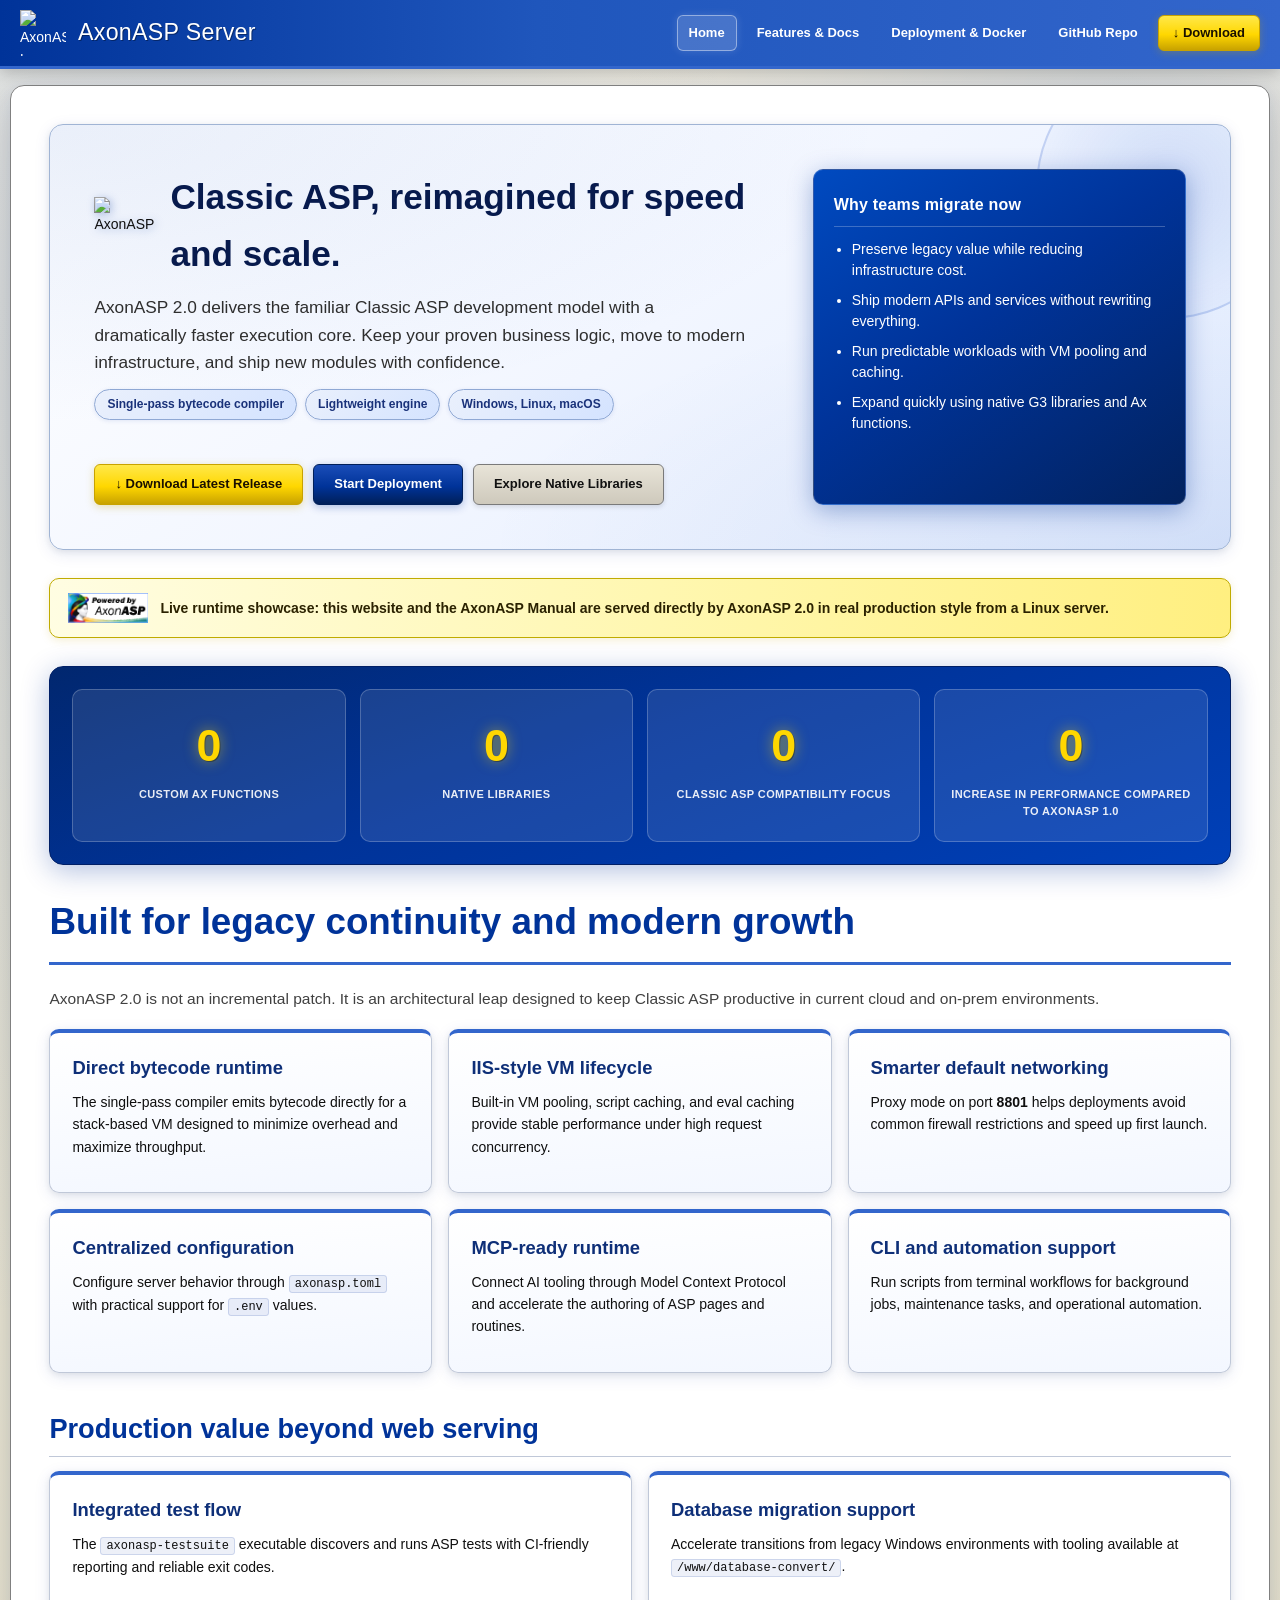
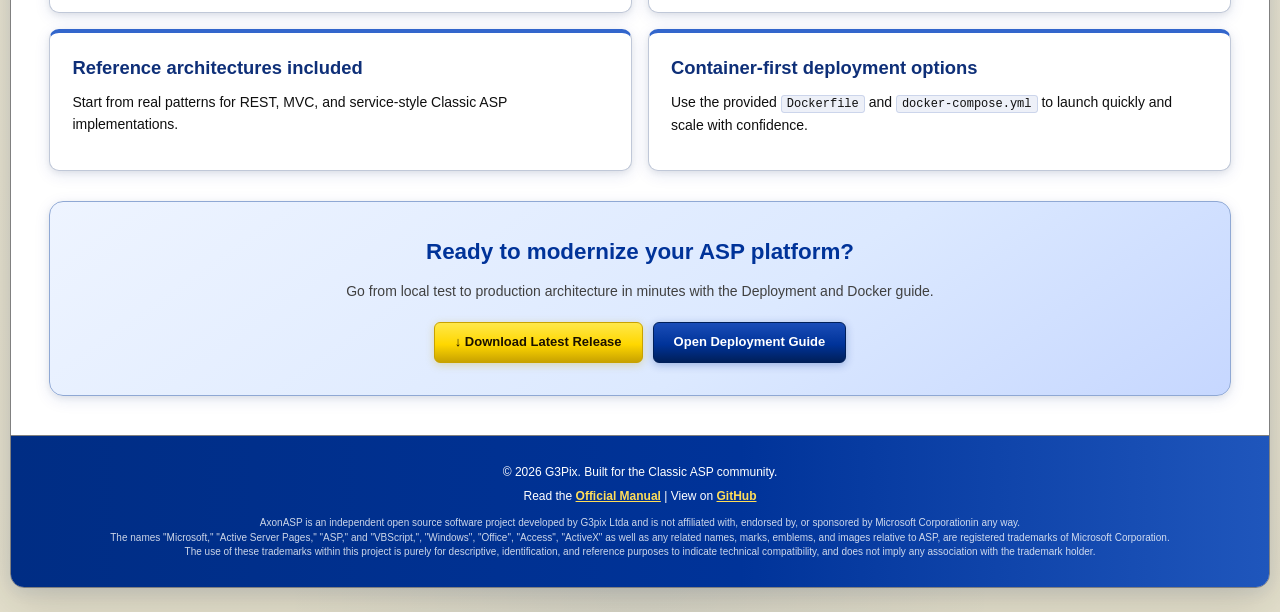
==== resources/axonasp-website/website/index.htm @ ae38ba84 "AxonASP 2.0.1 - Critical FastCGI correction and minor features" ====
<!DOCTYPE html>
<html lang="en">

    <head>
        <meta charset="UTF-8">
        <meta name="viewport" content="width=device-width, initial-scale=1.0">
        <meta name="description" content="G3Pix AxonASP 2.0 - High-Performance Classic ASP Runtime Engine">
        <meta name="keywords"
            content="ASP, Classic ASP, VBScript, GoLang, FastCGI, ADODB, MSXML2, Access, Active Server Pages, Legacy application, Cross-Platform">
        <title>G3Pix AxonASP 2.0 - The Ultimate Classic ASP Engine</title>
        <link rel="canonical" href="https://g3pix.com.br/axonasp/">
        <meta name="theme-color" content="#003399">
        <link rel="stylesheet" href="styles.css">
        <meta name="language" content="en-US">
        <link rel="apple-touch-icon" sizes="57x57" href="apple-icon-57x57.png">
        <link rel="apple-touch-icon" sizes="60x60" href="apple-icon-60x60.png">
        <link rel="apple-touch-icon" sizes="72x72" href="apple-icon-72x72.png">
        <link rel="apple-touch-icon" sizes="76x76" href="apple-icon-76x76.png">
        <link rel="apple-touch-icon" sizes="114x114" href="apple-icon-114x114.png">
        <link rel="apple-touch-icon" sizes="120x120" href="apple-icon-120x120.png">
        <link rel="apple-touch-icon" sizes="144x144" href="apple-icon-144x144.png">
        <link rel="apple-touch-icon" sizes="152x152" href="apple-icon-152x152.png">
        <link rel="apple-touch-icon" sizes="180x180" href="apple-icon-180x180.png">
        <link rel="icon" type="image/png" sizes="192x192" href="android-icon-192x192.png">
        <link rel="icon" type="image/png" sizes="32x32" href="favicon-32x32.png">
        <link rel="icon" type="image/png" sizes="96x96" href="favicon-96x96.png">
        <link rel="icon" type="image/png" sizes="16x16" href="favicon-16x16.png">
        <link rel="manifest" href="manifest.json">
        <meta name="msapplication-TileColor" content="#003399">
        <meta name="msapplication-TileImage" content="ms-icon-144x144.png">
        <meta property="og:type" content="website">
        <meta property="og:url" content="https://g3pix.com.br/axonasp">
        <meta property="og:title" content="G3Pix AxonASP - Classic ASP at Modern Speed">
        <meta property="og:description"
            content="Run Classic ASP on Windows, Linux, and macOS with modern performance. Setup in minutes with Go-powered execution.">
        <meta property="og:image" content="https://g3pix.com.br/axonasp/opengraph-image.png">
        <meta property="og:image:alt" content="G3Pix AxonASP Interface and Logo">
        <meta property="og:locale" content="en_US">
        <meta property="og:site_name" content="G3Pix AxonASP">
        <script type="application/ld+json">
            {
              "@context": "https://schema.org",
              "@type": "SoftwareApplication",
              "name": "G3Pix AxonASP Server",
              "operatingSystem": "Windows, Linux, macOS",
              "applicationCategory": "DeveloperApplication",
              "offers": {
                "@type": "Offer",
                "price": "0",
                "priceCurrency": "USD"
              },
              "description": "High-Performance Classic ASP Runtime Engine with full COM support, FastCGI, and G3 libraries.",
              "author": {
                  "@type": "Organization",
                  "name": "G3Pix",
                  "url": "https://g3pix.com.br"
              }
            }
            </script>
    </head>

    <body>
        <nav class="navbar">
            <div class="nav-brand">
                <img src="apple-icon-60x60.png" alt="AxonASP Logo" class="logo">
                <span>AxonASP Server</span>
            </div>
            <ul class="nav-menu">
                <li><a href="index.htm" class="active">Home</a></li>
                <li><a href="features.htm">Features &amp; Docs</a></li>
                <li><a href="installation.htm">Deployment &amp; Docker</a></li>
                <li><a href="https://github.com/guimaraeslucas/axonasp" target="_blank">GitHub Repo</a></li>
                <li><a href="https://github.com/guimaraeslucas/axonasp/releases" target="_blank"
                        class="nav-download">&#8595; Download</a></li>
            </ul>
        </nav>

        <div class="container">
            <div class="content-wrapper">


                <div class="hero">
                    <div class="hero-text">
                        <div class="hero-title-row">
                            <img src="axonasp.svg" alt="AxonASP" class="hero-logo">
                            <h2>Classic ASP, reimagined for speed and scale.</h2>
                        </div>
                        <p>AxonASP 2.0 delivers the familiar Classic ASP development model with a dramatically faster
                            execution core. Keep your proven business logic, move to modern infrastructure, and ship new
                            modules with confidence.</p>
                        <div class="pill-row">
                            <span class="pill">Single-pass bytecode compiler</span>
                            <span class="pill">Lightweight engine</span>
                            <span class="pill">Windows, Linux, macOS</span>
                        </div>
                        <div class="actions-row">
                            <a href="https://github.com/guimaraeslucas/axonasp/releases" target="_blank"
                                class="btn btn-download">&#8595; Download Latest Release</a>
                            <a href="installation.htm" class="btn btn-primary">Start Deployment</a>
                            <a href="features.htm" class="btn">Explore Native Libraries</a>
                        </div>
                    </div>

                    <aside class="hero-panel">
                        <h3>Why teams migrate now</h3>
                        <ul>
                            <li>Preserve legacy value while reducing infrastructure cost.</li>
                            <li>Ship modern APIs and services without rewriting everything.</li>
                            <li>Run predictable workloads with VM pooling and caching.</li>
                            <li>Expand quickly using native G3 libraries and Ax functions.</li>
                        </ul>
                    </aside>
                </div>
                <div class="info-banner">
                    <img src="PoweredBy.png" alt="Powered by AxonASP">
                    <span><strong>Live runtime showcase:</strong> this website and the AxonASP Manual are served directly by AxonASP 2.0 in real
                        production style from a Linux server.</span>
                </div>
                <div class="stats-container">
                    <div class="stat-item">
                        <div class="stat-number" data-target="60" data-suffix="+">0</div>
                        <div class="stat-label">Custom Ax Functions</div>
                    </div>
                    <div class="stat-item">
                        <div class="stat-number" data-target="25" data-suffix="+">0</div>
                        <div class="stat-label">Native Libraries</div>
                    </div>
                    <div class="stat-item">
                        <div class="stat-number" data-target="99" data-suffix="%">0</div>
                        <div class="stat-label">Classic ASP Compatibility Focus</div>
                    </div>
                    <div class="stat-item">
                        <div class="stat-number" data-target="80" data-suffix="">0</div>
                        <div class="stat-label">Increase in Performance compared to AxonASP 1.0</div>
                    </div>
                </div>

                <h1>Built for legacy continuity and modern growth</h1>
                <p class="section-note">AxonASP 2.0 is not an incremental patch. It is an architectural leap designed to
                    keep Classic ASP productive in current cloud and on-prem environments.</p>

                <div class="grid-3">
                    <div class="card card-top-blue">
                        <h3>Direct bytecode runtime</h3>
                        <p>The single-pass compiler emits bytecode directly for a stack-based VM designed to minimize
                            overhead and maximize throughput.</p>
                    </div>
                    <div class="card card-top-blue">
                        <h3>IIS-style VM lifecycle</h3>
                        <p>Built-in VM pooling, script caching, and eval caching provide stable performance under high
                            request concurrency.</p>
                    </div>
                    <div class="card card-top-blue">
                        <h3>Smarter default networking</h3>
                        <p>Proxy mode on port <strong>8801</strong> helps deployments avoid common firewall restrictions
                            and speed up first launch.</p>
                    </div>
                    <div class="card card-top-blue">
                        <h3>Centralized configuration</h3>
                        <p>Configure server behavior through <code>axonasp.toml</code> with practical support for
                            <code>.env</code> values.
                        </p>
                    </div>
                    <div class="card card-top-blue">
                        <h3>MCP-ready runtime</h3>
                        <p>Connect AI tooling through Model Context Protocol and accelerate the authoring of ASP pages
                            and routines.</p>
                    </div>
                    <div class="card card-top-blue">
                        <h3>CLI and automation support</h3>
                        <p>Run scripts from terminal workflows for background jobs, maintenance tasks, and operational
                            automation.</p>
                    </div>
                </div>

                <h2>Production value beyond web serving</h2>
                <div class="grid-2">
                    <div class="card">
                        <h3>Integrated test flow</h3>
                        <p>The <code>axonasp-testsuite</code> executable discovers and runs ASP tests with CI-friendly
                            reporting and reliable exit codes.</p>
                    </div>
                    <div class="card">
                        <h3>Database migration support</h3>
                        <p>Accelerate transitions from legacy Windows environments with tooling available at
                            <code>/www/database-convert/</code>.
                        </p>
                    </div>
                    <div class="card">
                        <h3>Reference architectures included</h3>
                        <p>Start from real patterns for REST, MVC, and service-style Classic ASP implementations.</p>
                    </div>
                    <div class="card">
                        <h3>Container-first deployment options</h3>
                        <p>Use the provided <code>Dockerfile</code> and <code>docker-compose.yml</code> to launch
                            quickly and scale with confidence.</p>
                    </div>
                </div>

                <div class="cta-panel">
                    <h3>Ready to modernize your ASP platform?</h3>
                    <p>Go from local test to production architecture in minutes with the Deployment and Docker guide.
                    </p>
                    <div class="actions-row">
                        <a href="https://github.com/guimaraeslucas/axonasp/releases" target="_blank"
                            class="btn btn-download">&#8595; Download Latest Release</a>
                        <a href="installation.htm" class="btn btn-primary">Open Deployment Guide</a>
                    </div>
                </div>
            </div>

            <div class="footer">
                <p>&copy; 2026 G3Pix. Built for the Classic ASP community.</p>
                <p>
                    Read the <a href="https://g3pix.com.br/axonasp/manual/" target="_blank">Official Manual</a> |
                    View on <a href="https://github.com/guimaraeslucas/axonasp/tree/main/www/manual/md/"
                        target="_blank">GitHub</a>
                    <br> <small>AxonASP is an independent open source software project developed by G3pix Ltda and is
                        not affiliated
                        with, endorsed by, or
                        sponsored by Microsoft Corporationin any way.<br>

                        The names "Microsoft," "Active Server Pages," "ASP," and "VBScript,", "Windows", "Office",
                        "Access", "ActiveX" as well
                        as any related names, marks, emblems, and images relative to ASP, are registered trademarks of
                        Microsoft Corporation.<br>
                        The use of these trademarks within this project is purely for descriptive, identification, and
                        reference purposes to
                        indicate technical compatibility, and does not imply any association with the trademark
                        holder.</small>
                </p>
            </div>
        </div>

        <script src="script.js"></script>
    </body>

</html>
---- resources/axonasp-website/website/styles.css ----
/*
    AxonASP 2.0 Website Theme
    Retro Microsoft aesthetics — refreshed with modern glass-era refinements.
    Rounded corners, glow shadows, vivid stats, and improved responsiveness.
*/

:root {
    --win-blue-dark: #003399;
    --win-blue-light: #3366cc;
    --win-blue-soft: #c7d7f8;
    --win-bg: #ece9d8;
    --win-panel: #ffffff;
    --win-panel-alt: #f7f8fb;
    --win-border: #808080;
    --win-text: #0f0f0f;
    --win-muted: #404040;
    --win-link: #003399;
    --win-link-hover: #335ea8;
    --win-gold: #ffd700;
    --win-gold-dark: #c8a200;
    --radius-sm: 6px;
    --radius-md: 10px;
    --radius-lg: 14px;
    --shadow-card: 0 4px 16px rgba(0, 51, 153, 0.10), 0 2px 6px rgba(0, 0, 0, 0.07);
    --shadow-card-hover: 0 8px 28px rgba(0, 51, 153, 0.18), 0 4px 14px rgba(0, 0, 0, 0.10);
}

* {
    box-sizing: border-box;
}

html,
body {
    margin: 0;
    padding: 0;
}

body {
    font-family: Tahoma, Verdana, Arial, sans-serif;
    color: var(--win-text);
    line-height: 1.6;
    font-size: 14px;
    background-color: var(--win-bg);
    background-image:
        radial-gradient(ellipse at 10% 15%, rgba(51, 102, 204, 0.14), transparent 38%),
        radial-gradient(ellipse at 88% 8%, rgba(0, 51, 153, 0.11), transparent 32%),
        radial-gradient(ellipse at 50% 90%, rgba(0, 33, 102, 0.07), transparent 40%),
        linear-gradient(180deg, #f2efe4 0%, #ece9d8 40%, #e4e0cc 100%);
}

h1,
h2,
h3,
h4 {
    color: var(--win-blue-dark);
    margin-top: 0;
}

h1 {
    font-size: clamp(1.9rem, 3vw, 2.3rem);
    font-weight: 700;
    border-bottom: 3px solid var(--win-blue-light);
    padding-bottom: 10px;
    margin-bottom: 22px;
}

h2 {
    font-size: clamp(1.3rem, 2.4vw, 1.7rem);
    margin-top: 34px;
    margin-bottom: 14px;
    border-bottom: 1px solid #c0c8d8;
    padding-bottom: 6px;
}

h3 {
    font-size: clamp(1rem, 1.9vw, 1.15rem);
    margin-bottom: 8px;
}

p {
    margin-top: 0;
}

a {
    color: var(--win-link);
    text-decoration: underline;
}

a:hover {
    color: var(--win-link-hover);
}

.navbar {
    position: sticky;
    top: 0;
    z-index: 1000;
    display: flex;
    justify-content: space-between;
    align-items: center;
    gap: 16px;
    padding: 10px 20px;
    color: #fff;
    border-bottom: 3px solid var(--win-blue-light);
    background: linear-gradient(90deg, var(--win-blue-dark) 0%, #1f56bc 42%, var(--win-blue-light) 100%);
    box-shadow: 0 4px 14px rgba(0, 0, 0, 0.2);
}

.nav-brand {
    display: flex;
    align-items: center;
    gap: 12px;
    min-width: 0;
}

.nav-brand img.logo {
    height: 46px;
    width: 46px;
}

.nav-brand span {
    font-size: clamp(1rem, 2.4vw, 1.45rem);
    letter-spacing: 0.3px;
    text-shadow: 1px 1px 0 rgba(0, 0, 0, 0.35);
    white-space: nowrap;
}

.nav-menu {
    list-style: none;
    display: flex;
    gap: 8px;
    margin: 0;
    padding: 0;
    flex-wrap: wrap;
    justify-content: flex-end;
}

.nav-menu a {
    display: inline-block;
    color: #fff;
    text-decoration: none;
    font-weight: 700;
    font-size: 13px;
    padding: 7px 11px;
    border: 1px solid transparent;
    border-radius: var(--radius-sm);
    transition: background-color 0.18s ease, border-color 0.18s ease, box-shadow 0.18s ease;
}

.nav-menu a:hover,
.nav-menu a.active {
    background: rgba(255, 255, 255, 0.16);
    border-color: rgba(255, 255, 255, 0.42);
    box-shadow: 0 0 8px rgba(255, 255, 255, 0.15);
}

/* Download button in navbar — gold accent */
.nav-menu a.nav-download {
    background: linear-gradient(180deg, #ffe84a 0%, var(--win-gold) 55%, #c8a200 100%);
    color: #1a1000;
    border-color: var(--win-gold-dark);
    border-radius: var(--radius-sm);
    padding: 7px 14px;
    box-shadow: 0 2px 8px rgba(200, 162, 0, 0.32);
}

.nav-menu a.nav-download:hover {
    background: linear-gradient(180deg, #fff066 0%, #ffd700 55%, #b08c00 100%);
    color: #000;
    border-color: #9a7800;
    box-shadow: 0 3px 14px rgba(200, 162, 0, 0.50);
}

.container {
    width: calc(100% - 20px);
    max-width: 1600px;
    margin: 16px auto 24px;
    border: 1px solid var(--win-border);
    border-radius: var(--radius-lg);
    background: var(--win-panel);
    box-shadow: 0 16px 48px rgba(0, 0, 0, 0.14), 0 4px 16px rgba(0, 51, 153, 0.08);
    display: flex;
    flex-direction: column;
    min-height: calc(100vh - 120px);
    overflow: hidden;
}

.content-wrapper {
    flex: 1;
    padding: clamp(20px, 3vw, 44px);
}

.info-banner {
    display: flex;
    align-items: center;
    gap: 12px;
    background: linear-gradient(90deg, #fffde2 0%, #fff6a8 60%, #ffef80 100%);
    border: 1px solid #c0ab00;
    border-radius: var(--radius-md);
    padding: 14px 18px;
    margin-bottom: 28px;
    color: #2b2200;
    font-weight: 700;
    box-shadow: 0 2px 10px rgba(192, 162, 0, 0.18);
}

.info-banner img {
    max-height: 30px;
    width: auto;
}



.hero {
    position: relative;
    overflow: hidden;
    display: grid;
    grid-template-columns: 1.3fr 0.7fr;
    gap: 26px;
    border: 1px solid #a0b4d4;
    border-radius: var(--radius-lg);
    background: linear-gradient(145deg, #ffffff 0%, #f2f6ff 50%, #e0ebff 100%);
    padding: clamp(22px, 3.5vw, 44px);
    margin-bottom: 28px;
    box-shadow: var(--shadow-card);
}

.hero::before {
    content: "";
    position: absolute;
    inset: 0;
    background:
        radial-gradient(ellipse at 0% 0%, rgba(51, 102, 204, 0.10) 0%, transparent 50%),
        radial-gradient(ellipse at 100% 100%, rgba(0, 51, 153, 0.07) 0%, transparent 45%);
    pointer-events: none;
}

.hero::after {
    content: "";
    position: absolute;
    right: -70px;
    top: -70px;
    width: 260px;
    height: 260px;
    border: 2px solid rgba(51, 102, 204, 0.22);
    border-radius: 50%;
    background: radial-gradient(circle, rgba(51, 102, 204, 0.16) 0%, rgba(51, 102, 204, 0.03) 70%, transparent 100%);
    pointer-events: none;
}

.hero-text {
    position: relative;
    z-index: 1;
    display: flex;
    flex-direction: column;
}

.hero-title-row {
    display: flex;
    align-items: center;
    gap: 14px;
    margin-bottom: 12px;
}

.hero-logo {
    height: 58px;
    width: auto;
    filter: drop-shadow(2px 2px 4px rgba(0, 51, 153, 0.30));
}

.hero-text h2 {
    font-size: clamp(1.4rem, 3.2vw, 2.2rem);
    color: #071a4d;
    border: 0;
    margin: 0;
    padding: 0;
}

.hero-text p {
    font-size: clamp(0.95rem, 1.55vw, 1.08rem);
    color: #2e2e2e;
    max-width: 68ch;
    margin-bottom: 0;
}

.hero-panel {
    position: relative;
    z-index: 1;
    border: 1px solid rgba(255, 255, 255, 0.20);
    border-radius: var(--radius-md);
    background: linear-gradient(145deg, #004ac0 0%, #003399 45%, #02225e 100%);
    color: #fff;
    padding: 22px 20px;
    box-shadow: 0 6px 24px rgba(0, 51, 153, 0.35);
}

.hero-panel h3 {
    color: #fff;
    font-size: 1rem;
    letter-spacing: 0.2px;
    margin-bottom: 12px;
    border-bottom: 1px solid rgba(255, 255, 255, 0.24);
    padding-bottom: 8px;
}

.hero-panel ul {
    margin: 0;
    padding-left: 18px;
}

.hero-panel li {
    margin-bottom: 9px;
    line-height: 1.5;
}

.actions-row {
    margin-top: 22px;
    display: flex;
    flex-wrap: wrap;
    gap: 10px;
    align-items: center;
}

.stats-container {
    display: grid;
    grid-template-columns: repeat(4, minmax(0, 1fr));
    gap: 14px;
    border: 1px solid #001f66;
    border-radius: var(--radius-lg);
    background: linear-gradient(160deg, #01276f 0%, #003399 45%, #0040b8 100%);
    color: #fff;
    padding: 22px;
    margin-bottom: 28px;
    box-shadow: 0 6px 28px rgba(0, 51, 153, 0.30);
}

.stat-item {
    text-align: center;
    min-width: 0;
    background: rgba(255, 255, 255, 0.10);
    border: 1px solid rgba(255, 255, 255, 0.22);
    border-radius: var(--radius-md);
    padding: 20px 10px;
    transition: background 0.20s ease, transform 0.20s ease;
}

.stat-item:hover {
    background: rgba(255, 255, 255, 0.18);
    transform: translateY(-3px);
}

.stat-number {
    font-size: clamp(1.8rem, 5vw, 2.8rem);
    font-weight: 700;
    margin-bottom: 4px;
    color: var(--win-gold);
    text-shadow: 0 0 14px rgba(255, 215, 0, 0.55), 1px 1px 0 rgba(0, 0, 0, 0.4);
}

.stat-label {
    font-size: 11px;
    text-transform: uppercase;
    font-weight: 700;
    letter-spacing: 0.4px;
    opacity: 0.90;
}

.grid-2 {
    display: grid;
    grid-template-columns: repeat(2, minmax(0, 1fr));
    gap: 16px;
}

.grid-3 {
    display: grid;
    grid-template-columns: repeat(3, minmax(0, 1fr));
    gap: 16px;
}

.card {
    background: var(--win-panel);
    border: 1px solid #c0c8d8;
    border-top: 4px solid var(--win-blue-light);
    border-radius: var(--radius-md);
    padding: 20px 22px;
    box-shadow: var(--shadow-card);
    transition: transform 0.22s ease, box-shadow 0.22s ease;
    overflow: hidden;
    opacity: 1;
    transform: translateY(0);
}

.card.visible,
.card.no-animate {
    opacity: 1;
    transform: translateY(0);
}

.card:hover {
    transform: translateY(-4px);
    box-shadow: var(--shadow-card-hover);
}

.card h3 {
    margin-top: 0;
    color: #0e2f78;
}

.card code {
    background: rgba(0, 51, 153, 0.07);
    border: 1px solid rgba(0, 51, 153, 0.14);
    border-radius: 3px;
    padding: 1px 5px;
    font-family: "Courier New", Courier, monospace;
    font-size: 12px;
}

.card-top-blue {
    background: linear-gradient(175deg, #ffffff 0%, #f3f7ff 100%);
}

.section-note {
    margin: 0 0 18px;
    color: var(--win-muted);
    font-size: 0.97rem;
}

.pill-row {
    display: flex;
    flex-wrap: wrap;
    gap: 8px;
    margin: 12px 0 22px;
}

.pill {
    border: 1px solid #8fa8d4;
    border-radius: 20px;
    background: linear-gradient(135deg, #eaf0fc 0%, #d4e3ff 100%);
    color: #1a327a;
    font-size: 12px;
    font-weight: 700;
    padding: 5px 12px;
    box-shadow: 0 1px 4px rgba(0, 51, 153, 0.10);
}

.table-wrap {
    width: 100%;
    overflow-x: auto;
    border: 1px solid var(--win-border);
    border-radius: var(--radius-md);
    background: #fff;
    overflow: hidden;
}

/* When a card has padding:0 and contains only a table-wrap,
   remove the table-wrap's own border/radius so the card's
   clipping and border do the visual work. */
.card>.table-wrap:only-child {
    border: none;
    border-radius: 0;
}

table {
    width: 100%;
    border-collapse: collapse;
    margin: 0;
    min-width: 660px;
}

th,
td {
    border: 1px solid var(--win-border);
    padding: 10px;
    text-align: left;
    vertical-align: top;
    font-size: 13px;
}

th {
    background: linear-gradient(180deg, #1c47a8 0%, var(--win-blue-dark) 100%);
    color: #fff;
    font-weight: 700;
    letter-spacing: 0.2px;
}

/* First th in first row gets no top border since card already provides it */
thead tr:first-child th:first-child {
    border-top-left-radius: 0;
}

tr:nth-child(even) {
    background: #f4f6fa;
}

tr:hover {
    background: #edf3ff;
}

tr:hover td {
    color: #0a1f55;
}

pre {
    margin: 0;
    background: #f0f3f8;
    color: #000;
    border: 1px solid var(--win-border);
    border-left: 4px solid var(--win-blue-light);
    border-radius: 0 var(--radius-sm) var(--radius-sm) 0;
    padding: 14px;
    overflow-x: auto;
    font-family: "Courier New", Courier, monospace;
    font-size: 12px;
    line-height: 1.6;
}

.btn {
    display: inline-block;
    border: 1px solid #7a7a7a;
    border-radius: var(--radius-sm);
    padding: 9px 20px;
    text-decoration: none;
    font-weight: 700;
    font-size: 13px;
    background: linear-gradient(180deg, #e8e4d8 0%, #cec9bc 100%);
    color: #111;
    transition: filter 0.15s ease, transform 0.12s ease, box-shadow 0.15s ease;
    box-shadow: 0 2px 5px rgba(0, 0, 0, 0.12);
}

.btn:hover {
    text-decoration: none;
    filter: brightness(1.06);
    box-shadow: 0 4px 14px rgba(0, 0, 0, 0.16);
    transform: translateY(-1px);
}

.btn:active {
    filter: brightness(0.95);
    transform: translateY(0);
    box-shadow: none;
}

.btn-primary {
    background: linear-gradient(180deg, #1a4db8 0%, var(--win-blue-dark) 55%, #001f59 100%);
    color: #fff;
    border-color: #001f59;
    box-shadow: 0 2px 8px rgba(0, 51, 153, 0.30);
}

.btn-primary:hover {
    color: #fff;
    box-shadow: 0 4px 18px rgba(0, 51, 153, 0.48);
}

/* Gold download button */
.btn-download {
    background: linear-gradient(180deg, #ffe84a 0%, var(--win-gold) 55%, #c8a200 100%);
    color: #1a1000;
    border-color: var(--win-gold-dark);
    box-shadow: 0 2px 8px rgba(200, 162, 0, 0.30);
}

.btn-download:hover {
    color: #000;
    box-shadow: 0 4px 18px rgba(200, 162, 0, 0.52);
}

.cta-panel {
    border: 1px solid #8fa8d4;
    border-radius: var(--radius-lg);
    background: linear-gradient(145deg, #eef4ff 0%, #dce9ff 60%, #c6d7ff 100%);
    padding: 32px 28px;
    margin-top: 30px;
    box-shadow: var(--shadow-card);
    text-align: center;
}

.cta-panel h3 {
    font-size: clamp(1.1rem, 2vw, 1.4rem);
    margin-bottom: 10px;
}

.cta-panel p {
    margin-bottom: 20px;
    color: var(--win-muted);
}

.cta-panel .actions-row {
    justify-content: center;
    margin-top: 0;
}

.footer {
    border-top: 1px solid var(--win-border);
    background: linear-gradient(90deg, #002d84 0%, #003399 58%, #1f56bc 100%);
    color: #fff;
    text-align: center;
    padding: 22px 28px;
    font-size: 12px;
}

.footer p {
    margin: 5px 0;
}

.footer small {
    display: block;
    margin-top: 10px;
    line-height: 1.45;
    opacity: 0.80;
}

.footer a {
    color: #ffde59;
    font-weight: 700;
}

@media (max-width: 1040px) {
    .hero {
        grid-template-columns: 1fr;
    }

    .stats-container {
        grid-template-columns: repeat(2, minmax(0, 1fr));
    }

    .grid-3 {
        grid-template-columns: repeat(2, minmax(0, 1fr));
    }
}

@media (max-width: 760px) {
    .navbar {
        flex-direction: column;
        align-items: flex-start;
        padding: 12px;
    }

    .nav-menu {
        width: 100%;
        justify-content: flex-start;
    }

    .container {
        width: calc(100% - 12px);
        margin: 8px auto 12px;
        border-radius: var(--radius-md);
    }

    .content-wrapper {
        padding: 16px;
    }

    .hero {
        border-radius: var(--radius-md);
        padding: 18px;
    }

    .hero-title-row {
        flex-direction: column;
        align-items: flex-start;
    }

    .hero-logo {
        height: 50px;
    }

    .stats-container {
        grid-template-columns: 1fr;
        gap: 10px;
        padding: 16px;
    }

    .grid-2,
    .grid-3 {
        grid-template-columns: 1fr;
    }

    .actions-row {
        width: 100%;
    }

    .btn {
        width: 100%;
        text-align: center;
    }

    .cta-panel {
        padding: 22px 16px;
    }

    .cta-panel .actions-row {
        flex-direction: column;
    }
}
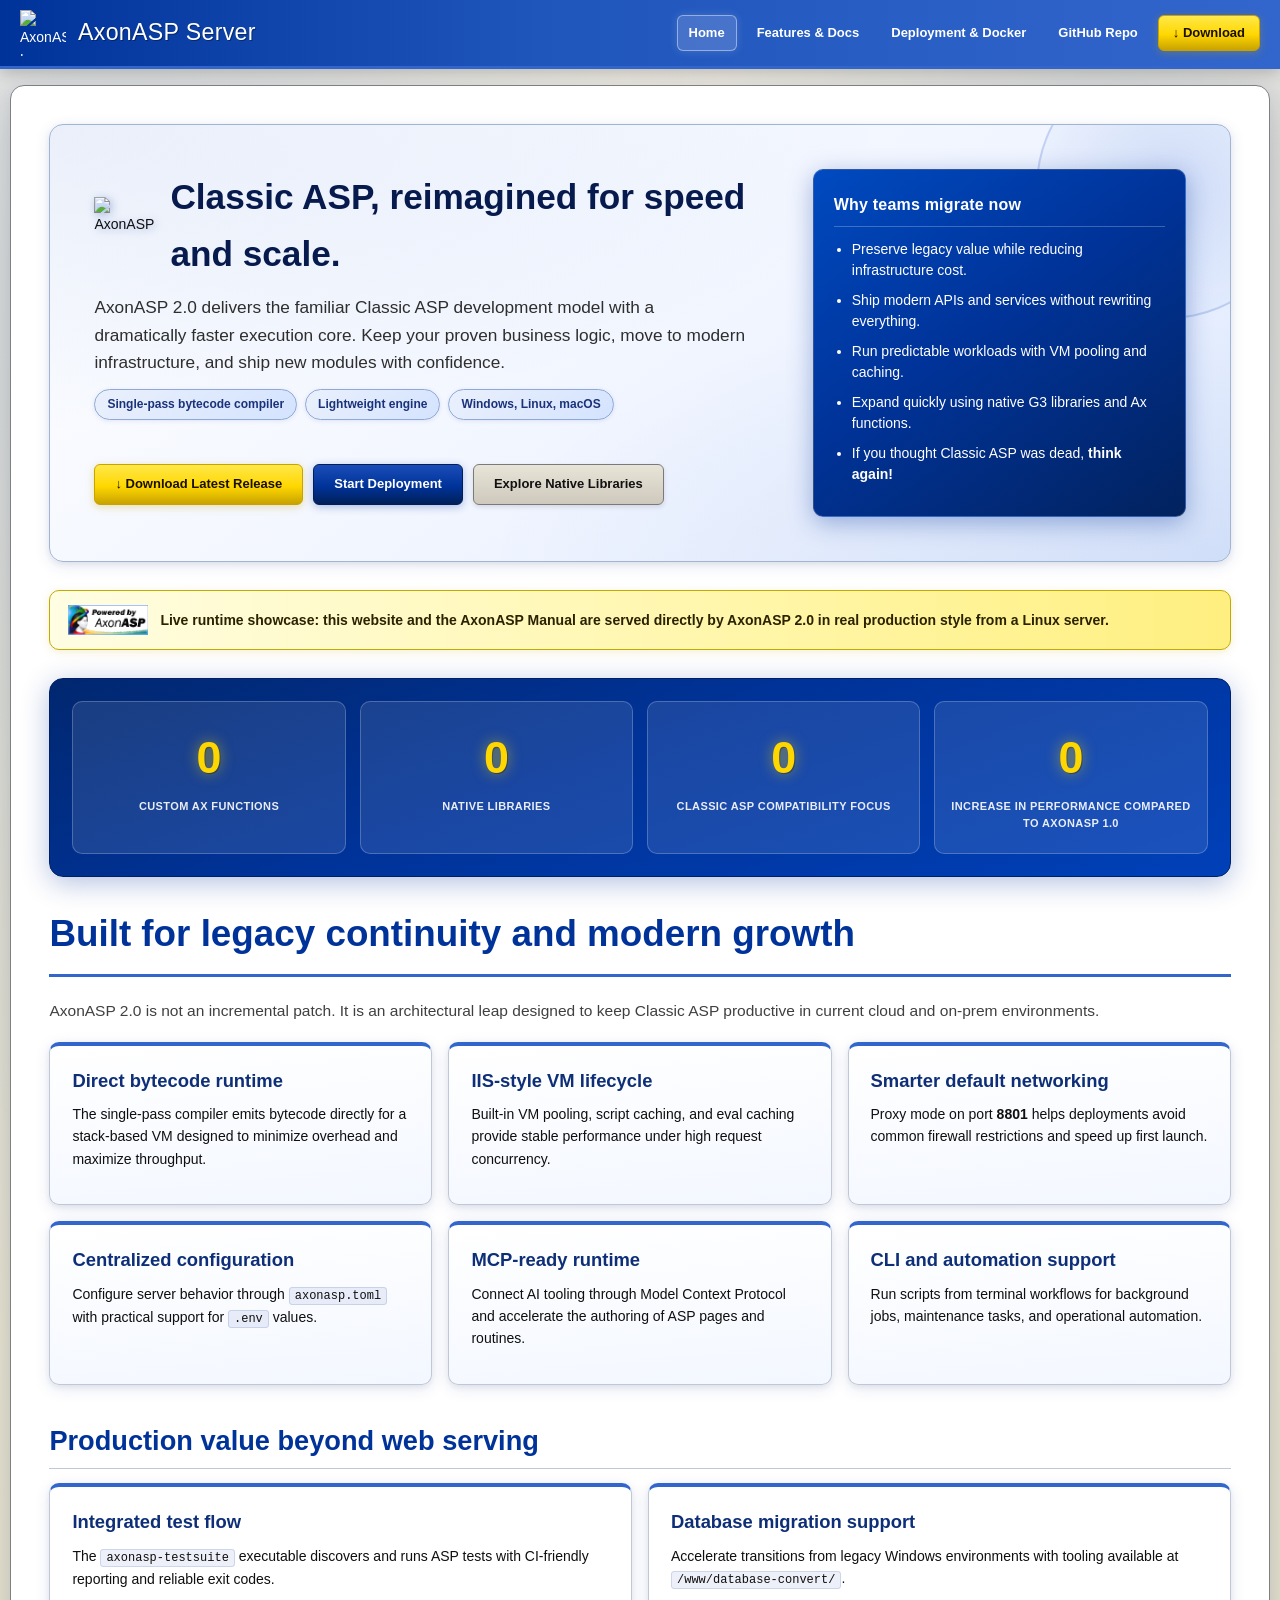
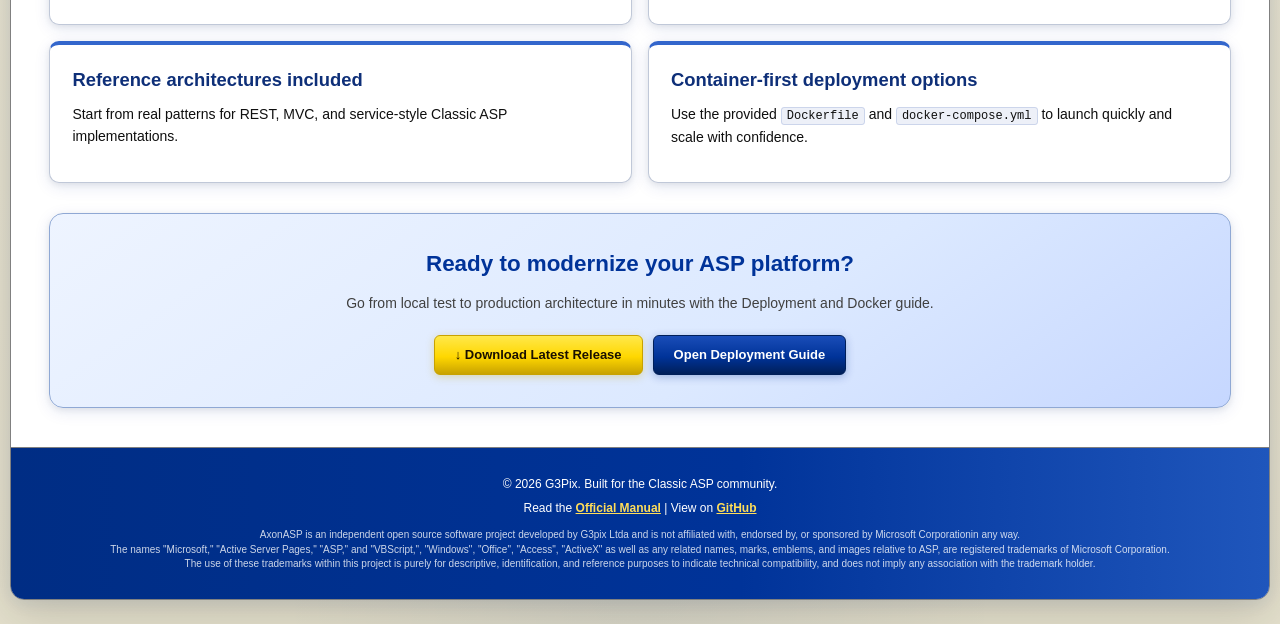
==== commit dbcff13f: "Avoid cookies duplication header" ====
--- a/resources/axonasp-website/website/index.htm
+++ b/resources/axonasp-website/website/index.htm
@@ -108,12 +108,14 @@
                             <li>Ship modern APIs and services without rewriting everything.</li>
                             <li>Run predictable workloads with VM pooling and caching.</li>
                             <li>Expand quickly using native G3 libraries and Ax functions.</li>
+                            <li>If you thought Classic ASP was dead, <b>think again!</b></li>
                         </ul>
                     </aside>
                 </div>
                 <div class="info-banner">
                     <img src="PoweredBy.png" alt="Powered by AxonASP">
-                    <span><strong>Live runtime showcase:</strong> this website and the AxonASP Manual are served directly by AxonASP 2.0 in real
+                    <span><strong>Live runtime showcase:</strong> this website and the AxonASP Manual are served
+                        directly by AxonASP 2.0 in real
                         production style from a Linux server.</span>
                 </div>
                 <div class="stats-container">
@@ -137,8 +139,7 @@
 
                 <h1>Built for legacy continuity and modern growth</h1>
                 <p class="section-note">AxonASP 2.0 is not an incremental patch. It is an architectural leap designed to
-                    keep Classic ASP productive in current cloud and on-prem environments.</p>
-
+                    keep Classic ASP productive in current cloud and on-prem environments. </p>
                 <div class="grid-3">
                     <div class="card card-top-blue">
                         <h3>Direct bytecode runtime</h3>
